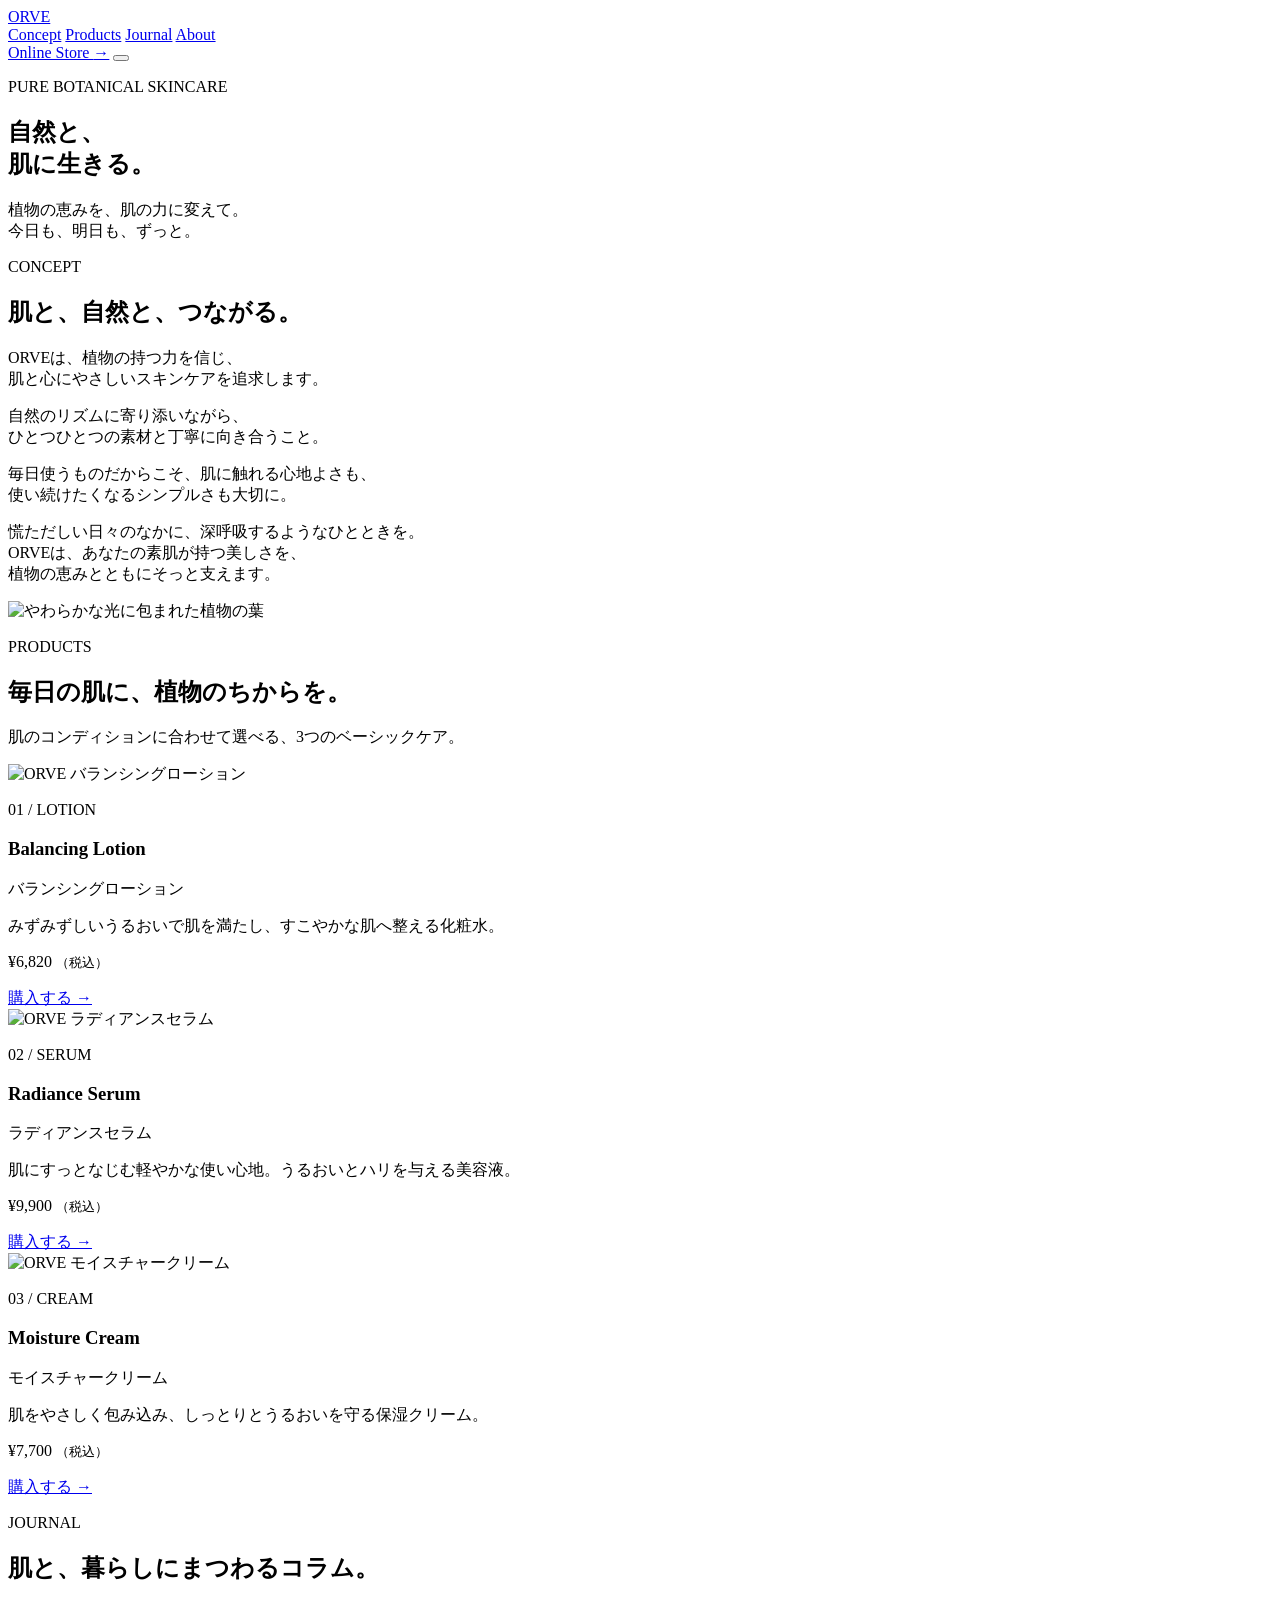
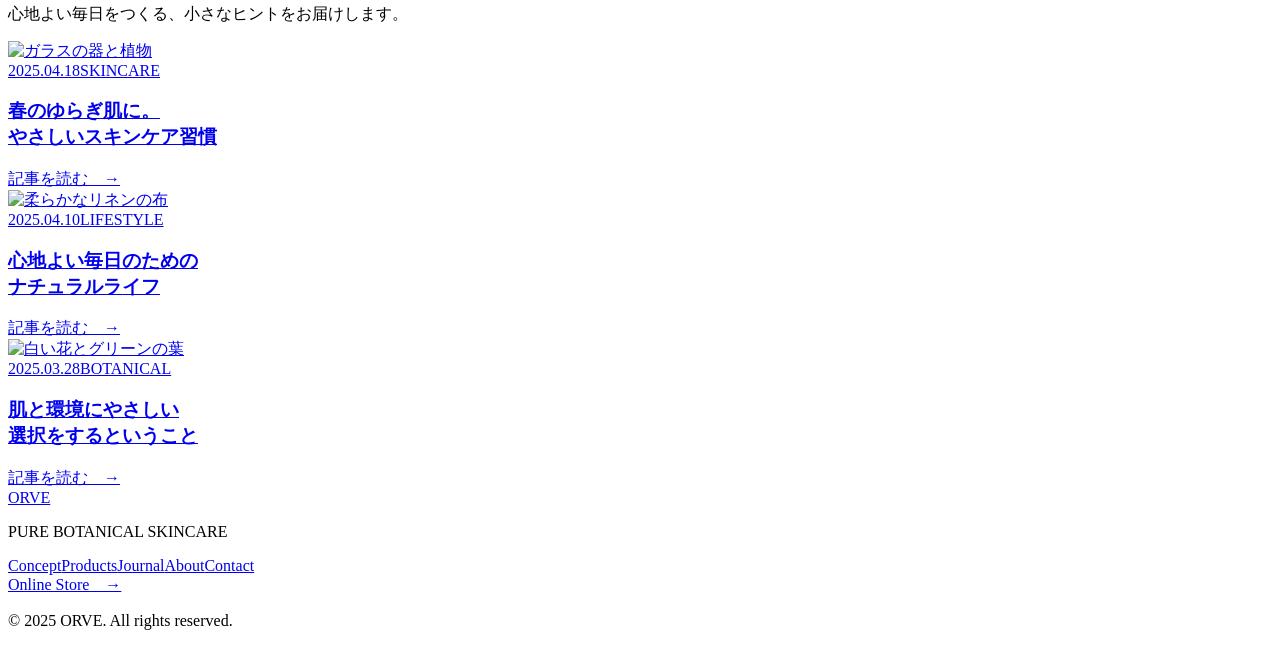
==== index.html @ a1c7d591 "Add files via upload" ====
<!DOCTYPE html>
<html lang="ja">
<head>
  <meta charset="UTF-8">
  <meta name="viewport" content="width=device-width, initial-scale=1.0">
  <meta name="description" content="ORVE - 植物の恵みを、肌の力に変えて。自然と調和するボタニカルスキンケア。">
  <title>ORVE | Pure Botanical Skincare</title>
  <link rel="preconnect" href="https://fonts.googleapis.com">
  <link rel="preconnect" href="https://fonts.gstatic.com" crossorigin>
  <link href="https://fonts.googleapis.com/css2?family=Cormorant+Garamond:wght@400;500&family=Noto+Serif+JP:wght@300;400;500&display=swap" rel="stylesheet">
  <link rel="stylesheet" href="style.css">
</head>
<body>
  <header class="site-header">
    <a class="logo" href="#" aria-label="ORVE ホーム">ORVE</a>
    <nav class="main-nav" aria-label="メインナビゲーション">
      <a href="#concept">Concept</a>
      <a href="#products">Products</a>
      <a href="#journal">Journal</a>
      <a href="#about">About</a>
    </nav>
    <a class="header-store" href="#products">Online Store <span>→</span></a>
    <button class="menu-toggle" aria-label="メニューを開く"><span></span><span></span></button>
  </header>

  <main>
    <section class="hero">
      <div class="hero-copy">
        <p class="eyebrow">PURE BOTANICAL SKINCARE</p>
        <h1>自然と、<br>肌に生きる。</h1>
        <p class="hero-description">植物の恵みを、肌の力に変えて。<br>今日も、明日も、ずっと。</p>
      </div>
      
    </section>

    <section class="concept section" id="concept">
      <div class="section-heading">
        <p class="eyebrow">CONCEPT</p>
        <h2>肌と、自然と、つながる。</h2>
      </div>
      <div class="concept-content">
        <div class="concept-copy">
          <p>ORVEは、植物の持つ力を信じ、<br>肌と心にやさしいスキンケアを追求します。</p>
          <p>自然のリズムに寄り添いながら、<br>ひとつひとつの素材と丁寧に向き合うこと。</p>
          <p>毎日使うものだからこそ、肌に触れる心地よさも、<br>使い続けたくなるシンプルさも大切に。</p>
          <p>慌ただしい日々のなかに、深呼吸するようなひとときを。<br>ORVEは、あなたの素肌が持つ美しさを、<br>植物の恵みとともにそっと支えます。</p>
        </div>
        <div class="concept-image">
          <img src="images/Concept.jpg" alt="やわらかな光に包まれた植物の葉">
        </div>
      </div>
    </section>

    <section class="products section" id="products">
      <div class="section-heading">
        <p class="eyebrow">PRODUCTS</p>
        <h2>毎日の肌に、植物のちからを。</h2>
        <p class="section-lead">肌のコンディションに合わせて選べる、3つのベーシックケア。</p>
      </div>
      <div class="product-grid">
        <article class="product-card">
          <div class="product-photo product-photo-lotion">
            <img src="images/オルヴェ バランシングローションの静物.png" alt="ORVE バランシングローション">
          </div>
          <div class="product-info">
            <p class="product-number">01 / LOTION</p>
            <h3>Balancing Lotion</h3>
            <p class="product-jp">バランシングローション</p>
            <p class="product-description">みずみずしいうるおいで肌を満たし、すこやかな肌へ整える化粧水。</p>
            <p class="price">¥6,820 <small>（税込）</small></p>
            <a class="buy-button" href="#contact">購入する <span>→</span></a>
          </div>
        </article>

        <article class="product-card">
          <div class="product-photo product-photo-serum">
            <img src="images/オルヴェのラディアンスセラム撮影.png" alt="ORVE ラディアンスセラム">
          </div>
          <div class="product-info">
            <p class="product-number">02 / SERUM</p>
            <h3>Radiance Serum</h3>
            <p class="product-jp">ラディアンスセラム</p>
            <p class="product-description">肌にすっとなじむ軽やかな使い心地。うるおいとハリを与える美容液。</p>
            <p class="price">¥9,900 <small>（税込）</small></p>
            <a class="buy-button" href="#contact">購入する <span>→</span></a>
          </div>
        </article>

        <article class="product-card">
          <div class="product-photo product-photo-cream">
            <img src="images/「ORVE」天然保湿クリーム.png" alt="ORVE モイスチャークリーム">
          </div>
          <div class="product-info">
            <p class="product-number">03 / CREAM</p>
            <h3>Moisture Cream</h3>
            <p class="product-jp">モイスチャークリーム</p>
            <p class="product-description">肌をやさしく包み込み、しっとりとうるおいを守る保湿クリーム。</p>
            <p class="price">¥7,700 <small>（税込）</small></p>
            <a class="buy-button" href="#contact">購入する <span>→</span></a>
          </div>
        </article>
      </div>
    </section>

    <section class="journal section" id="journal">
      <div class="section-heading">
        <p class="eyebrow">JOURNAL</p>
        <h2>肌と、暮らしにまつわるコラム。</h2>
        <p class="section-lead">心地よい毎日をつくる、小さなヒントをお届けします。</p>
      </div>
      <div class="journal-grid">
        <article class="journal-card">
          <a href="#journal">
            <img src="images/コラム１.jpg" alt="ガラスの器と植物">
            <div class="journal-meta"><time datetime="2025-04-18">2025.04.18</time><span>SKINCARE</span></div>
            <h3>春のゆらぎ肌に。<br>やさしいスキンケア習慣</h3>
            <span class="journal-arrow">記事を読む　→</span>
          </a>
        </article>
        <article class="journal-card">
          <a href="#journal">
            <img src="images/コラム２.jpg" alt="柔らかなリネンの布">
            <div class="journal-meta"><time datetime="2025-04-10">2025.04.10</time><span>LIFESTYLE</span></div>
            <h3>心地よい毎日のための<br>ナチュラルライフ</h3>
            <span class="journal-arrow">記事を読む　→</span>
          </a>
        </article>
        <article class="journal-card">
          <a href="#journal">
            <img src="images/コラム３.jpg" alt="白い花とグリーンの葉">
            <div class="journal-meta"><time datetime="2025-03-28">2025.03.28</time><span>BOTANICAL</span></div>
            <h3>肌と環境にやさしい<br>選択をするということ</h3>
            <span class="journal-arrow">記事を読む　→</span>
          </a>
        </article>
      </div>
    </section>
  </main>

  <footer class="site-footer" id="about">
    <a class="logo footer-logo" href="#">ORVE</a>
    <p class="footer-tagline">PURE BOTANICAL SKINCARE</p>
    <nav class="footer-nav" aria-label="フッターナビゲーション">
      <a href="#concept">Concept</a><a href="#products">Products</a><a href="#journal">Journal</a><a href="#about">About</a><a href="#contact">Contact</a>
    </nav>
    <div class="footer-store"><a href="#products">Online Store　→</a></div>
    <p class="copyright">© 2025 ORVE. All rights reserved.</p>
  </footer>
</body>
</html>
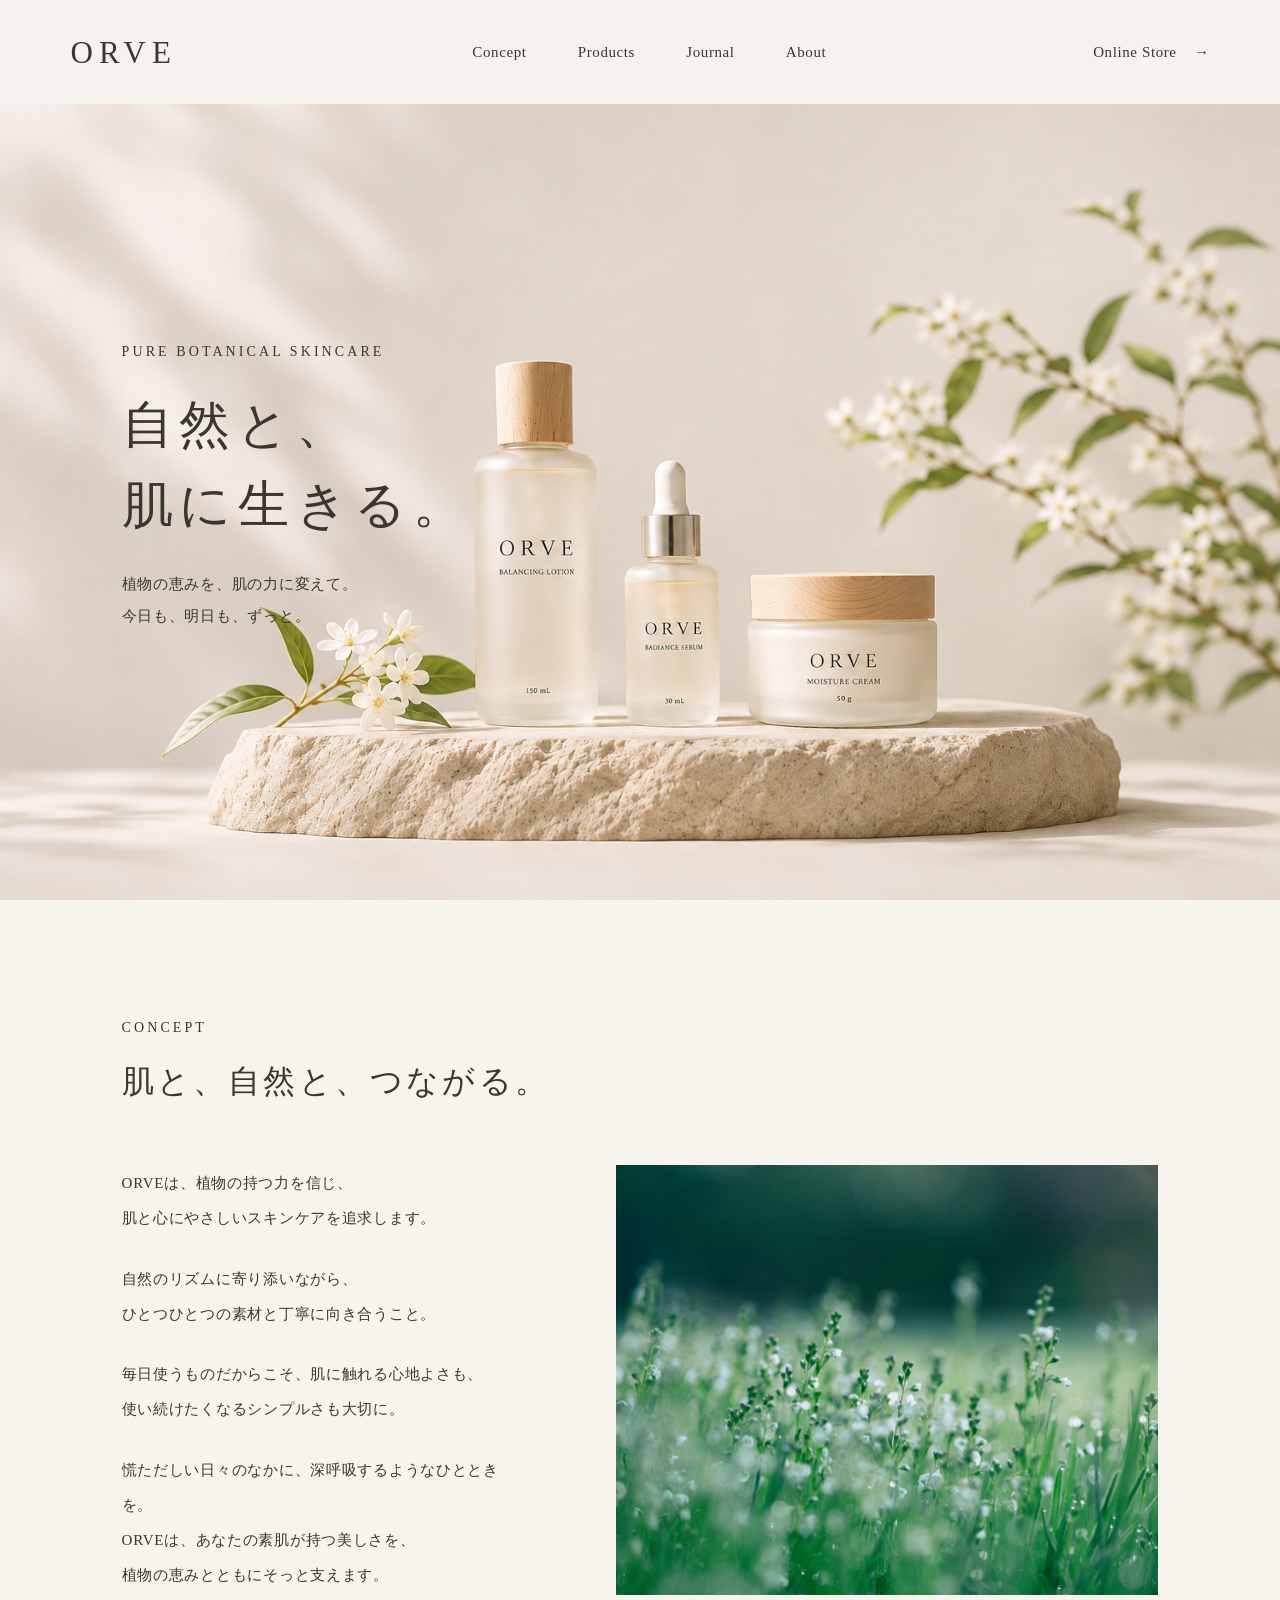
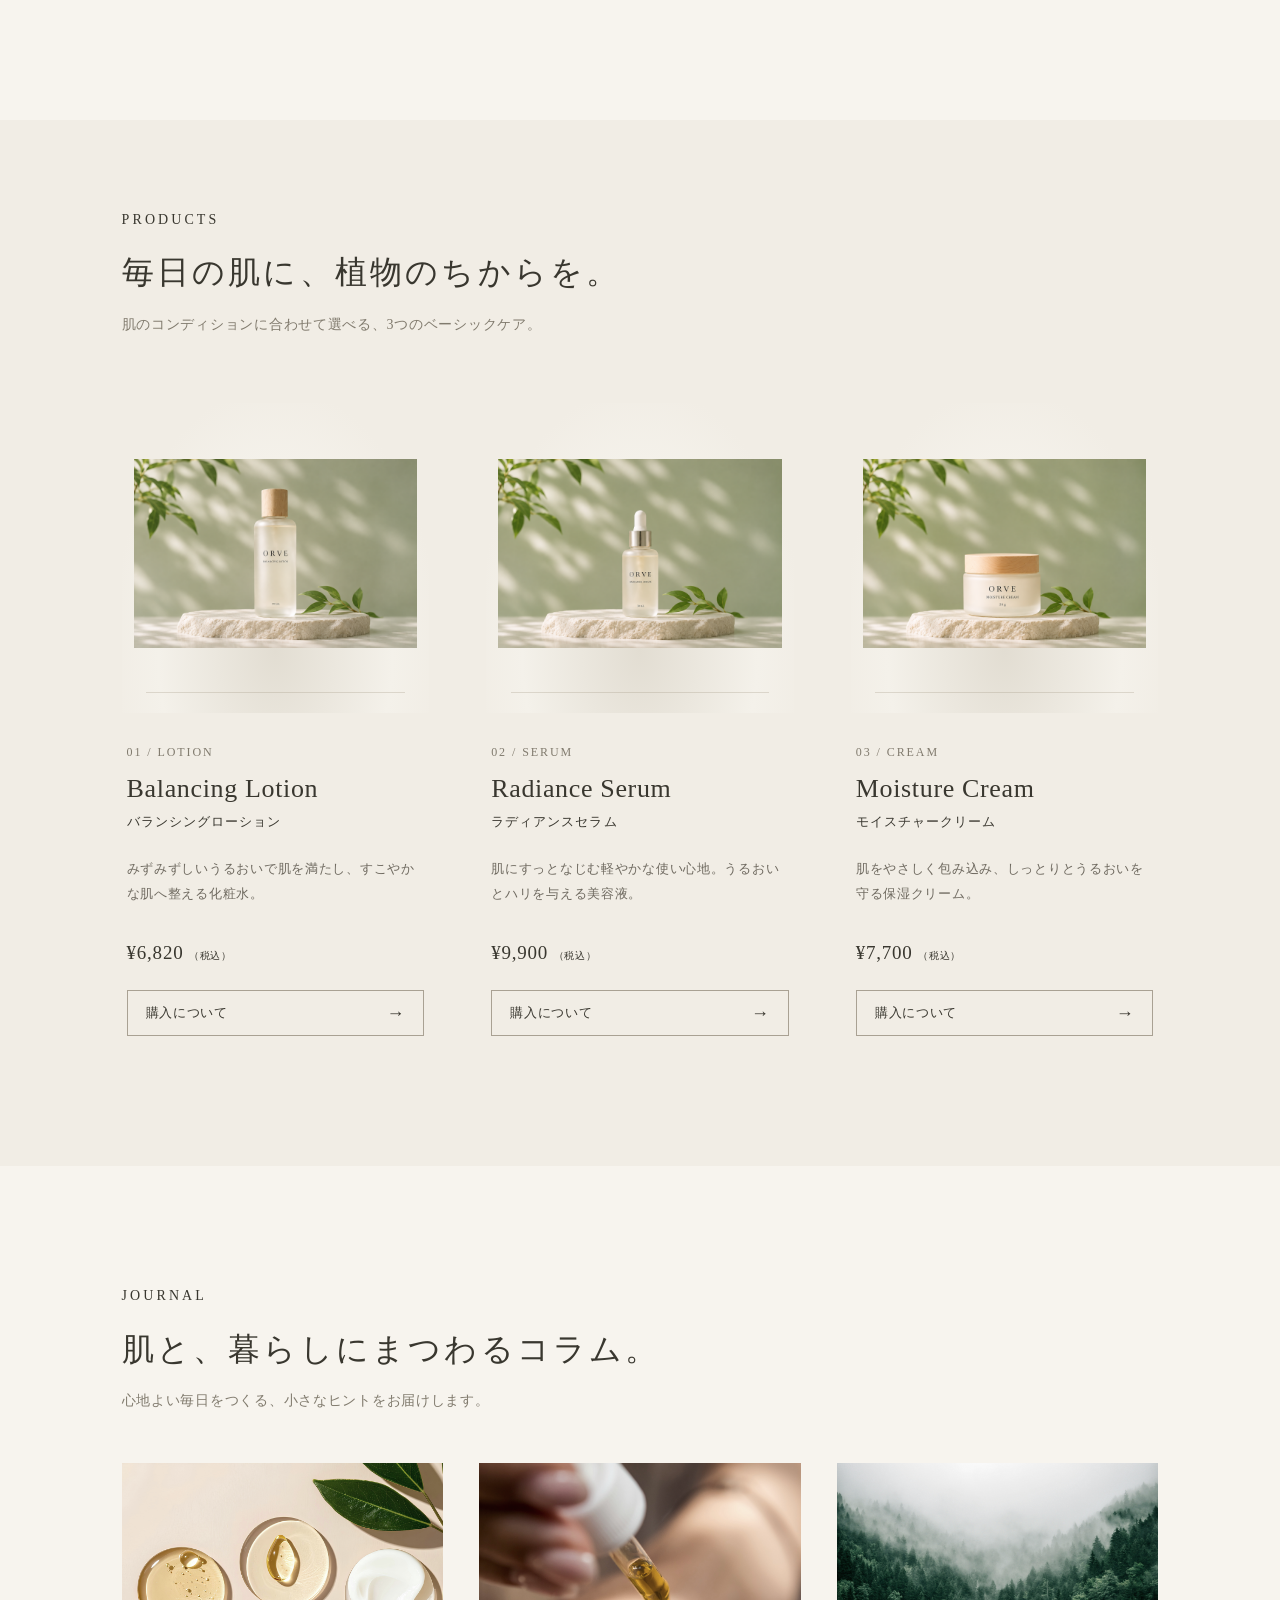
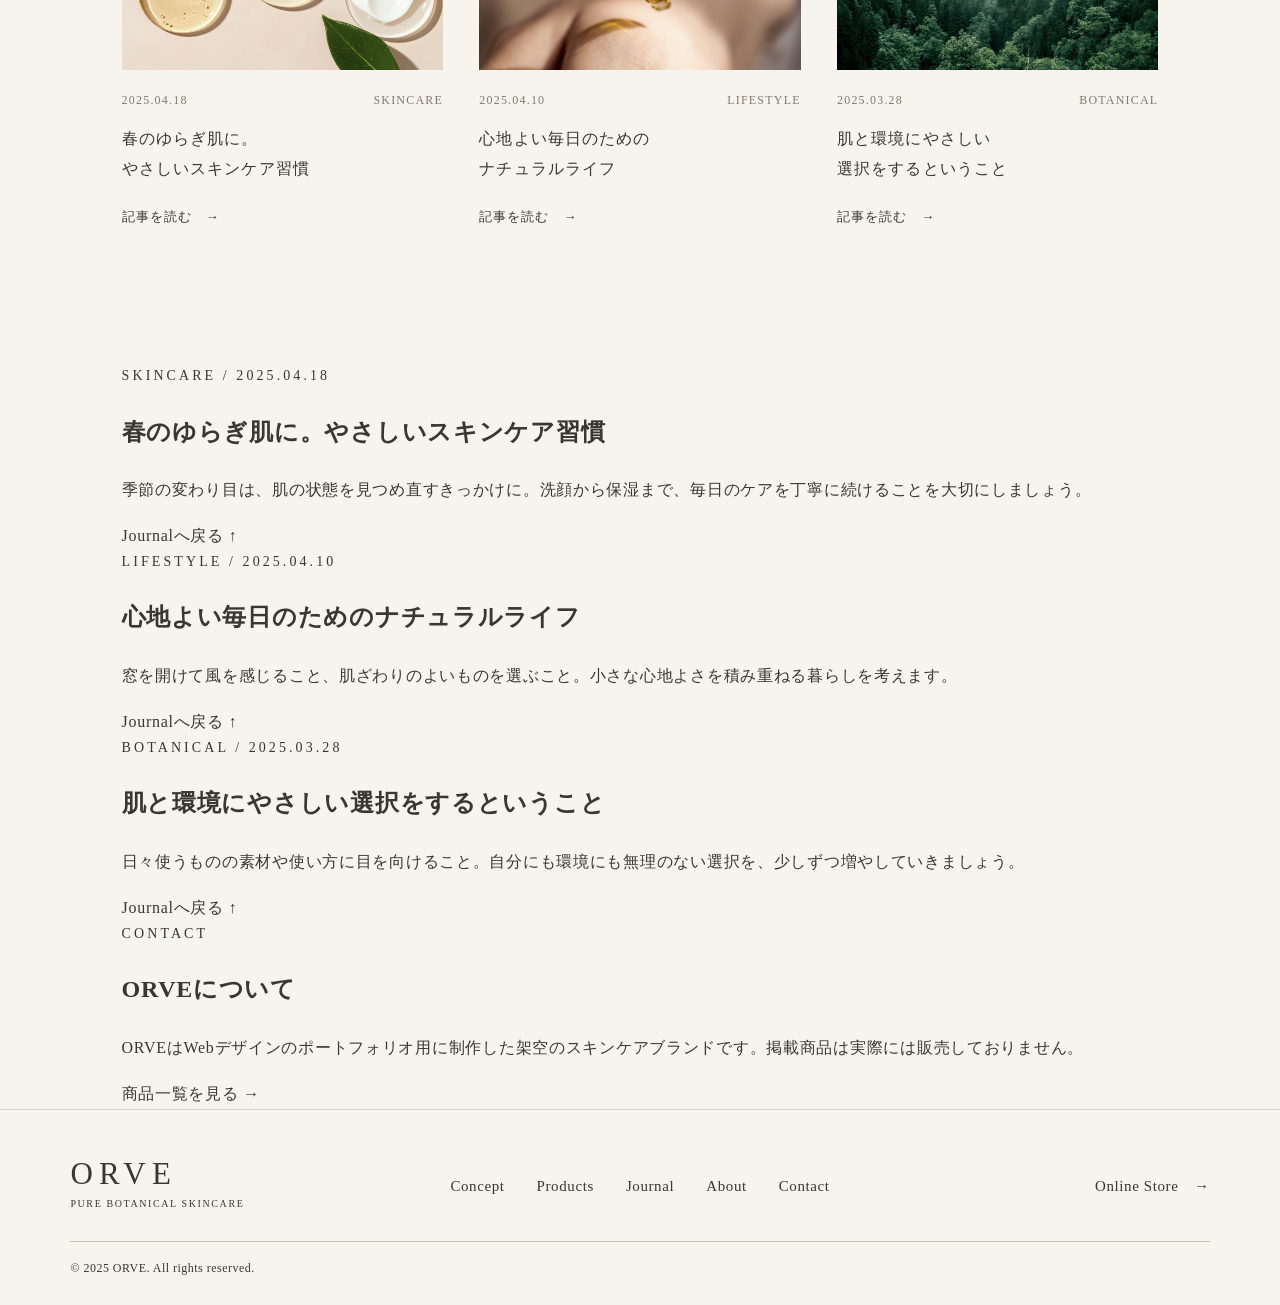
==== commit 33c80bad: "Add files via upload" ====
--- a/index.html
+++ b/index.html
@@ -10,17 +10,17 @@
   <link href="https://fonts.googleapis.com/css2?family=Cormorant+Garamond:wght@400;500&family=Noto+Serif+JP:wght@300;400;500&display=swap" rel="stylesheet">
   <link rel="stylesheet" href="style.css">
 </head>
-<body>
+<body id="top">
   <header class="site-header">
-    <a class="logo" href="#" aria-label="ORVE ホーム">ORVE</a>
-    <nav class="main-nav" aria-label="メインナビゲーション">
+    <a class="logo" href="#top" aria-label="ORVE ホーム">ORVE</a>
+    <nav class="main-nav" id="main-nav" aria-label="メインナビゲーション">
       <a href="#concept">Concept</a>
       <a href="#products">Products</a>
-      <a href="#journal">Journal</a>
+      <a href="#article-1">Journal</a>
       <a href="#about">About</a>
     </nav>
     <a class="header-store" href="#products">Online Store <span>→</span></a>
-    <button class="menu-toggle" aria-label="メニューを開く"><span></span><span></span></button>
+    <button class="menu-toggle" type="button" aria-label="メニューを開く" aria-controls="main-nav" aria-expanded="false"><span></span><span></span></button>
   </header>
 
   <main>
@@ -46,7 +46,7 @@
           <p>慌ただしい日々のなかに、深呼吸するようなひとときを。<br>ORVEは、あなたの素肌が持つ美しさを、<br>植物の恵みとともにそっと支えます。</p>
         </div>
         <div class="concept-image">
-          <img src="images/Concept.jpg" alt="やわらかな光に包まれた植物の葉">
+          <img src="images/Concept.jpg" alt="やわらかな光に包まれた植物の葉" loading="lazy" decoding="async">
         </div>
       </div>
     </section>
@@ -60,7 +60,7 @@
       <div class="product-grid">
         <article class="product-card">
           <div class="product-photo product-photo-lotion">
-            <img src="images/オルヴェ バランシングローションの静物.png" alt="ORVE バランシングローション">
+            <img src="images/オルヴェ バランシングローションの静物.png" alt="ORVE バランシングローション" loading="lazy" decoding="async">
           </div>
           <div class="product-info">
             <p class="product-number">01 / LOTION</p>
@@ -68,13 +68,13 @@
             <p class="product-jp">バランシングローション</p>
             <p class="product-description">みずみずしいうるおいで肌を満たし、すこやかな肌へ整える化粧水。</p>
             <p class="price">¥6,820 <small>（税込）</small></p>
-            <a class="buy-button" href="#contact">購入する <span>→</span></a>
+            <a class="buy-button" href="#contact">購入について <span>→</span></a>
           </div>
         </article>
 
         <article class="product-card">
           <div class="product-photo product-photo-serum">
-            <img src="images/オルヴェのラディアンスセラム撮影.png" alt="ORVE ラディアンスセラム">
+            <img src="images/オルヴェのラディアンスセラム撮影.png" alt="ORVE ラディアンスセラム" loading="lazy" decoding="async">
           </div>
           <div class="product-info">
             <p class="product-number">02 / SERUM</p>
@@ -82,13 +82,13 @@
             <p class="product-jp">ラディアンスセラム</p>
             <p class="product-description">肌にすっとなじむ軽やかな使い心地。うるおいとハリを与える美容液。</p>
             <p class="price">¥9,900 <small>（税込）</small></p>
-            <a class="buy-button" href="#contact">購入する <span>→</span></a>
+            <a class="buy-button" href="#contact">購入について <span>→</span></a>
           </div>
         </article>
 
         <article class="product-card">
           <div class="product-photo product-photo-cream">
-            <img src="images/「ORVE」天然保湿クリーム.png" alt="ORVE モイスチャークリーム">
+            <img src="images/「ORVE」天然保湿クリーム.png" alt="ORVE モイスチャークリーム" loading="lazy" decoding="async">
           </div>
           <div class="product-info">
             <p class="product-number">03 / CREAM</p>
@@ -96,7 +96,7 @@
             <p class="product-jp">モイスチャークリーム</p>
             <p class="product-description">肌をやさしく包み込み、しっとりとうるおいを守る保湿クリーム。</p>
             <p class="price">¥7,700 <small>（税込）</small></p>
-            <a class="buy-button" href="#contact">購入する <span>→</span></a>
+            <a class="buy-button" href="#contact">購入について <span>→</span></a>
           </div>
         </article>
       </div>
@@ -110,16 +110,16 @@
       </div>
       <div class="journal-grid">
         <article class="journal-card">
-          <a href="#journal">
-            <img src="images/コラム１.jpg" alt="ガラスの器と植物">
+          <a href="#article-2">
+            <img src="images/コラム１.jpg" alt="ガラスの器と植物" loading="lazy" decoding="async">
             <div class="journal-meta"><time datetime="2025-04-18">2025.04.18</time><span>SKINCARE</span></div>
             <h3>春のゆらぎ肌に。<br>やさしいスキンケア習慣</h3>
             <span class="journal-arrow">記事を読む　→</span>
           </a>
         </article>
         <article class="journal-card">
-          <a href="#journal">
-            <img src="images/コラム２.jpg" alt="柔らかなリネンの布">
+          <a href="#article-3">
+            <img src="images/コラム２.jpg" alt="柔らかなリネンの布" loading="lazy" decoding="async">
             <div class="journal-meta"><time datetime="2025-04-10">2025.04.10</time><span>LIFESTYLE</span></div>
             <h3>心地よい毎日のための<br>ナチュラルライフ</h3>
             <span class="journal-arrow">記事を読む　→</span>
@@ -127,7 +127,7 @@
         </article>
         <article class="journal-card">
           <a href="#journal">
-            <img src="images/コラム３.jpg" alt="白い花とグリーンの葉">
+            <img src="images/コラム３.jpg" alt="白い花とグリーンの葉" loading="lazy" decoding="async">
             <div class="journal-meta"><time datetime="2025-03-28">2025.03.28</time><span>BOTANICAL</span></div>
             <h3>肌と環境にやさしい<br>選択をするということ</h3>
             <span class="journal-arrow">記事を読む　→</span>
@@ -135,10 +135,17 @@
         </article>
       </div>
     </section>
+
+    <section class="article-previews section" aria-label="Journal 記事の紹介">
+      <article class="article-preview" id="article-1"><p class="eyebrow">SKINCARE / 2025.04.18</p><h2>春のゆらぎ肌に。やさしいスキンケア習慣</h2><p>季節の変わり目は、肌の状態を見つめ直すきっかけに。洗顔から保湿まで、毎日のケアを丁寧に続けることを大切にしましょう。</p><a href="#journal">Journalへ戻る ↑</a></article>
+      <article class="article-preview" id="article-2"><p class="eyebrow">LIFESTYLE / 2025.04.10</p><h2>心地よい毎日のためのナチュラルライフ</h2><p>窓を開けて風を感じること、肌ざわりのよいものを選ぶこと。小さな心地よさを積み重ねる暮らしを考えます。</p><a href="#journal">Journalへ戻る ↑</a></article>
+      <article class="article-preview" id="article-3"><p class="eyebrow">BOTANICAL / 2025.03.28</p><h2>肌と環境にやさしい選択をするということ</h2><p>日々使うものの素材や使い方に目を向けること。自分にも環境にも無理のない選択を、少しずつ増やしていきましょう。</p><a href="#journal">Journalへ戻る ↑</a></article>
+    </section>
+    <section class="contact section" id="contact" aria-labelledby="contact-title"><p class="eyebrow">CONTACT</p><h2 id="contact-title">ORVEについて</h2><p>ORVEはWebデザインのポートフォリオ用に制作した架空のスキンケアブランドです。掲載商品は実際には販売しておりません。</p><a href="#products">商品一覧を見る →</a></section>
   </main>
 
   <footer class="site-footer" id="about">
-    <a class="logo footer-logo" href="#">ORVE</a>
+    <a class="logo footer-logo" href="#top">ORVE</a>
     <p class="footer-tagline">PURE BOTANICAL SKINCARE</p>
     <nav class="footer-nav" aria-label="フッターナビゲーション">
       <a href="#concept">Concept</a><a href="#products">Products</a><a href="#journal">Journal</a><a href="#about">About</a><a href="#contact">Contact</a>
@@ -146,5 +153,6 @@
     <div class="footer-store"><a href="#products">Online Store　→</a></div>
     <p class="copyright">© 2025 ORVE. All rights reserved.</p>
   </footer>
+  <script src="script.js" defer></script>
 </body>
 </html>
--- a/style.css
+++ b/style.css
@@ -0,0 +1,278 @@
+@charset "UTF-8";
+
+:root {
+  --paper: #f7f4ee;
+  --paper-deep: #eee9df;
+  --ink: #39372f;
+  --muted: #817b6e;
+  --line: #c9c2b5;
+  --green: #68735a;
+  --serif: "Cormorant Garamond", "Noto Serif JP", serif;
+  --jp: "Noto Serif JP", serif;
+}
+
+* { box-sizing: border-box; }
+html { scroll-behavior: smooth; }
+body {
+  margin: 0;
+  color: var(--ink);
+  background: var(--paper);
+  font-family: var(--jp);
+  font-weight: 300;
+  line-height: 1.9;
+  letter-spacing: .045em;
+}
+a { color: inherit; text-decoration: none; }
+img { display: block; width: 100%; object-fit: cover; }
+.site-header {
+  height: 104px;
+  padding: 0 5.5%;
+  display: flex;
+  align-items: center;
+  justify-content: space-between;
+  background: rgba(247,244,238,.94);
+}
+.logo {
+  font-family: var(--serif);
+  font-size: 31px;
+  letter-spacing: .2em;
+  line-height: 1;
+}
+.main-nav { display: flex; gap: clamp(25px, 4vw, 62px); margin-left: 5%; }
+.main-nav a, .header-store, .footer-nav a, .footer-store {
+  font-family: var(--serif);
+  font-size: 15px;
+  letter-spacing: .04em;
+}
+.main-nav a, .footer-nav a { transition: opacity .25s; }
+.main-nav a:hover, .footer-nav a:hover { opacity: .55; }
+.header-store { min-width: 145px; text-align: right; }
+.header-store span { margin-left: 13px; }
+.menu-toggle { display: none; }
+
+.hero {
+  min-height: calc(100svh - 104px);
+  display: grid;
+  grid-template-columns: 42% 58%;
+  align-items: center;
+  position: relative;
+  overflow: hidden;
+  padding: 55px 8.5% 65px 9.5%;
+  background:
+    url("images/メインビジュアル.png") 50% center / cover;
+}
+.hero-copy { position: relative; z-index: 2; padding-bottom: 20px; }
+.eyebrow {
+  margin: 0 0 24px;
+  font-family: var(--serif);
+  font-size: 14px;
+  letter-spacing: .22em;
+  line-height: 1.4;
+}
+.hero h1 {
+  margin: 0;
+  font-size: clamp(38px, 4vw, 54px);
+  line-height: 1.55;
+  font-weight: 400;
+  letter-spacing: .13em;
+}
+.hero-description { margin: 25px 0 0; font-size: 15px; line-height: 2.1; }
+.hero-products {
+  min-height: 420px;
+  display: flex;
+  justify-content: center;
+  align-items: end;
+  gap: clamp(16px, 3vw, 48px);
+  padding: 0 0 2px;
+  position: relative;
+}
+.hero-products::after {
+  content: "";
+  position: absolute;
+  z-index: 0;
+  left: -5%; right: -12%; bottom: 0;
+  height: 35px;
+  background: linear-gradient(180deg, #e5dfd3, #cfc5b5);
+  border-radius: 3px;
+  box-shadow: 0 16px 25px rgba(68,58,42,.12);
+}
+.product-visual { position: relative; z-index: 1; filter: drop-shadow(12px 15px 12px rgba(55,47,34,.12)); }
+.bottle-body {
+  width: 104px; height: 255px;
+  border: 1px solid rgba(255,255,255,.8);
+  border-radius: 18px 18px 15px 15px;
+  background: linear-gradient(100deg, rgba(255,255,255,.82), rgba(220,213,198,.65) 48%, rgba(255,255,255,.82));
+  box-shadow: inset 8px 0 14px rgba(255,255,255,.7), inset -7px 0 12px rgba(151,139,117,.1);
+  display: flex; flex-direction: column; align-items: center; justify-content: center;
+}
+.wood-cap {
+  width: 52px; height: 52px; margin: 0 auto -2px;
+  border-radius: 7px 7px 2px 2px;
+  background: repeating-linear-gradient(90deg,#c7ad83 0,#e1cfad 3px,#c8b18d 6px);
+  box-shadow: inset 4px 0 5px rgba(255,255,255,.35);
+}
+.bottle-brand { font-family: var(--serif); font-size: 19px; letter-spacing: .2em; }
+.bottle-body small, .jar-body small { font-family: var(--serif); font-size: 6px; letter-spacing: .08em; }
+.hero-lotion { transform: scale(1.12); transform-origin: bottom; }
+.hero-serum { margin-bottom: 1px; }
+.hero-serum .bottle-body { width: 78px; height: 205px; }
+.dropper { width: 25px; height: 52px; margin: 0 auto -1px; position: relative; }
+.dropper::before { content:""; display:block; width:17px; height:35px; margin:auto; border-radius:10px 10px 4px 4px; background:linear-gradient(90deg,#c4b18e,#f2eadb,#b8a27f); }
+.dropper i { position:absolute; width:9px; height:23px; left:8px; top:-15px; border-radius:8px 8px 2px 2px; background:#4b4438; }
+.hero-serum .bottle-brand { font-size:16px; }
+.hero-cream { margin-bottom: 0; }
+.jar-lid {
+  width: 150px; height: 25px; border-radius: 5px 5px 2px 2px;
+  background: repeating-linear-gradient(90deg,#c7ad83 0,#e4d4b7 4px,#c7ad83 8px);
+}
+.jar-body {
+  width: 150px; height: 100px; border-radius: 5px 5px 22px 22px;
+  background: linear-gradient(100deg,#fffdf7,#ded7c9 48%,#fffdf7);
+  display:flex; flex-direction:column; justify-content:center; align-items:center;
+  border:1px solid rgba(255,255,255,.8);
+}
+.hero-cream .bottle-brand { font-size:18px; }
+
+.section { padding-left: 9.5%; padding-right: 9.5%; }
+.concept { padding-top: 118px; padding-bottom: 125px; }
+.section-heading { margin-bottom: 58px; }
+.section-heading .eyebrow { margin-bottom: 18px; }
+.section-heading h2 {
+  margin: 0;
+  font-size: clamp(25px, 2.5vw, 34px);
+  line-height: 1.6;
+  font-weight: 400;
+  letter-spacing: .1em;
+}
+.concept-content {
+  display: grid;
+  grid-template-columns: .85fr 1.15fr;
+  gap: 9%;
+  align-items: center;
+}
+.concept-copy { font-size: 15px; line-height: 2.35; }
+.concept-copy p { margin: 0 0 25px; }
+.concept-copy p:last-child { margin-bottom: 0; }
+.concept-image { height: 430px; overflow: hidden; }
+.concept-image img { height: 100%; transition: transform .8s; }
+.concept-image:hover img { transform: scale(1.035); }
+
+.products { padding-top: 90px; padding-bottom: 130px; background: #f1ede5; }
+.products .section-heading { margin-bottom: 65px; }
+.section-lead { margin: 13px 0 0; color: var(--muted); font-size: 14px; }
+.product-grid { display: grid; grid-template-columns: repeat(3, minmax(0,1fr)); gap: 5.5%; }
+.product-card { min-width: 0; }
+.product-photo {
+  height: 310px;
+  display: flex; align-items: center; justify-content: center;
+  padding: 18px 12px 28px;
+  background: radial-gradient(ellipse at 50% 80%, #e2ddd2 0%, #f4f1ea 54%, #f1ede5 76%);
+  position: relative;
+  overflow: hidden;
+}
+.product-photo::after {
+  content: ""; position: absolute; bottom: 20px; left: 8%; right: 8%;
+  height: 1px; background: rgba(154,143,124,.28);
+}
+.product-photo img {
+  width: auto;
+  max-width: 100%;
+  height: 100%;
+  object-fit: contain;
+  position: relative;
+  z-index: 1;
+}
+.product-info { padding: 28px 5px 0; }
+.product-number { margin: 0 0 9px; color: var(--muted); font-family: var(--serif); font-size: 12px; letter-spacing: .16em; }
+.product-info h3 { margin: 0 0 5px; font-family: var(--serif); font-size: 26px; font-weight: 400; letter-spacing: .025em; line-height: 1.25; }
+.product-jp { margin: 0 0 22px; font-size: 13px; letter-spacing: .08em; }
+.product-description { min-height: 58px; margin: 0 0 20px; color: #6f6a60; font-size: 13px; line-height: 1.9; }
+.price { margin: 0 0 19px; font-family: var(--serif); font-size: 19px; letter-spacing: .04em; }
+.price small { font-family: var(--jp); font-size: 10px; }
+.buy-button {
+  min-height: 46px; border: 1px solid #a9a193; display:flex; justify-content:space-between; align-items:center;
+  padding: 0 18px; font-size: 13px; transition: background .25s, color .25s, border-color .25s;
+}
+.buy-button span { font-family: var(--serif); font-size: 18px; }
+.buy-button:hover { color: #fff; background: var(--green); border-color: var(--green); }
+
+.journal { padding-top: 120px; padding-bottom: 135px; }
+.journal .section-heading { margin-bottom: 48px; }
+.journal-grid { display:grid; grid-template-columns:repeat(3,minmax(0,1fr)); gap: 3.5%; }
+.journal-card a { display:block; }
+.journal-card img { aspect-ratio: 1.55 / 1; height:auto; margin-bottom: 19px; filter: saturate(.72); transition: opacity .3s; }
+.journal-card a:hover img { opacity:.78; }
+.journal-meta { display:flex; justify-content:space-between; color:var(--muted); font-family:var(--serif); font-size:12px; letter-spacing:.1em; }
+.journal-card h3 { margin: 12px 0 16px; font-size:16px; line-height:1.9; font-weight:400; letter-spacing:.07em; }
+.journal-arrow { font-family:var(--serif); font-size:13px; letter-spacing:.08em; }
+
+.site-footer {
+  min-height: 190px; padding: 48px 5.5% 25px;
+  border-top: 1px solid #d8d2c7;
+  display:grid; grid-template-columns: 1fr 2fr 1fr; align-items:center; column-gap:30px;
+}
+.footer-logo { grid-column:1; grid-row:1; }
+.footer-tagline { grid-column:1; grid-row:2; margin:5px 0 0; font-family:var(--serif); font-size:10px; letter-spacing:.16em; }
+.footer-nav { grid-column:2; grid-row:1 / span 2; display:flex; justify-content:center; flex-wrap:wrap; gap:clamp(16px,2.5vw,36px); }
+.footer-store { grid-column:3; grid-row:1 / span 2; text-align:right; }
+.copyright { grid-column:1 / -1; margin:28px 0 0; padding-top:15px; border-top:1px solid var(--line); font-family:var(--serif); font-size:12px; letter-spacing:.04em; }
+
+@media (max-width: 900px) {
+  .site-header { height:82px; }
+  .main-nav { gap:22px; margin-left:0; }
+  .hero { min-height:calc(100svh - 82px); padding-left:6%; padding-right:6%; grid-template-columns:40% 60%; }
+  .hero-products { transform:scale(.86); transform-origin:center bottom; }
+  .section { padding-left:7%; padding-right:7%; }
+  .concept-content { gap:5%; }
+  .concept-image { height:360px; }
+  .product-grid { gap:3%; }
+  .product-photo { height:260px; }
+  .product-info h3 { font-size:22px; }
+  .site-footer { padding-left:6%; padding-right:6%; }
+}
+@media (max-width: 640px) {
+  .site-header { height:75px; padding:0 6%; }
+  .logo { font-size:27px; }
+  .main-nav, .header-store { display:none; }
+  .menu-toggle { display:flex; width:36px; height:36px; border:0; background:none; flex-direction:column; justify-content:center; gap:7px; padding:5px; }
+  .menu-toggle span { display:block; width:25px; height:1px; background:var(--ink); }
+  .hero {
+    min-height:calc(100svh - 75px); display:flex; flex-direction:column; align-items:stretch;
+    padding:55px 7% 45px;
+    background:linear-gradient(180deg,rgba(247,244,238,.96) 0%,rgba(247,244,238,.82) 48%,rgba(247,244,238,.18) 100%),url("images/メインビジュアル.png") center/cover;
+  }
+  .hero h1 { font-size:40px; }
+  .hero-products { min-height:330px; margin-top:30px; gap:17px; transform:scale(.78); transform-origin:center bottom; }
+  .hero-products::after { left:-12%; right:-12%; }
+  .section { padding-left:7%; padding-right:7%; }
+  .concept { padding-top:78px; padding-bottom:85px; }
+  .section-heading { margin-bottom:35px; }
+  .section-heading h2 { font-size:25px; }
+  .concept-content { grid-template-columns:1fr; gap:35px; }
+  .concept-copy { font-size:13px; }
+  .concept-image { height:270px; }
+  .products { padding-top:78px; padding-bottom:85px; }
+  .products .section-heading { margin-bottom:35px; }
+  .product-grid { grid-template-columns:1fr; gap:55px; }
+  .product-card { display:grid; grid-template-columns: .9fr 1.1fr; gap:20px; align-items:center; }
+  .product-photo { height:260px; padding:12px 10px 20px; }
+  .product-info { padding:0; }
+  .product-info h3 { font-size:22px; }
+  .product-jp { margin-bottom:13px; font-size:11px; }
+  .product-description { min-height:0; margin-bottom:13px; font-size:12px; }
+  .price { font-size:17px; margin-bottom:12px; }
+  .buy-button { min-height:40px; padding:0 10px; font-size:12px; }
+  .journal { padding-top:80px; padding-bottom:85px; }
+  .journal-grid { grid-template-columns:1fr; gap:38px; }
+  .journal-card { display:grid; grid-template-columns:42% 1fr; column-gap:18px; }
+  .journal-card a { display:contents; }
+  .journal-card img { grid-column:1; grid-row:1 / span 3; height:100%; min-height:135px; aspect-ratio:auto; margin:0; }
+  .journal-meta { grid-column:2; align-self:end; font-size:10px; }
+  .journal-card h3 { grid-column:2; margin:8px 0; font-size:13px; }
+  .journal-arrow { grid-column:2; font-size:12px; }
+  .site-footer { display:flex; flex-direction:column; align-items:flex-start; gap:17px; padding:38px 7% 24px; }
+  .footer-tagline { margin-top:-10px; }
+  .footer-nav { justify-content:flex-start; gap:18px; }
+  .footer-store { text-align:left; }
+  .copyright { width:100%; margin-top:10px; }
+}
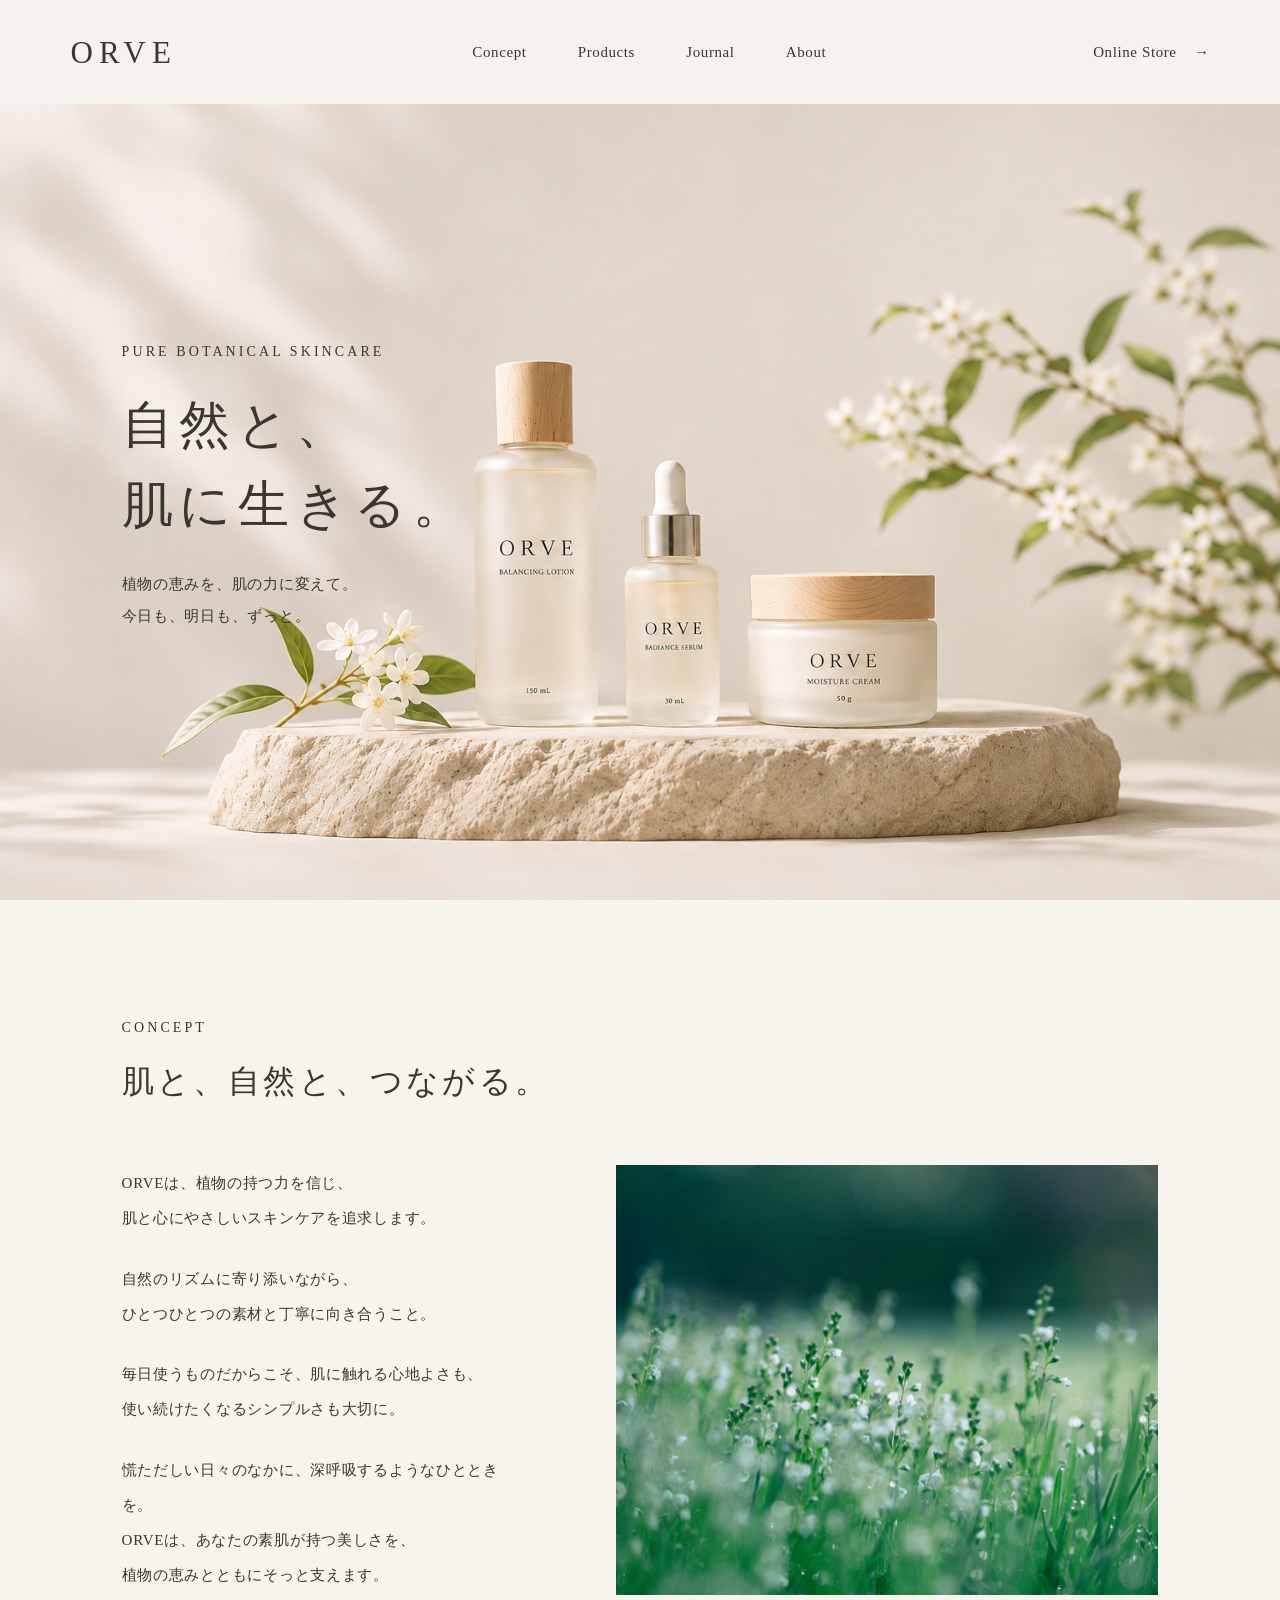
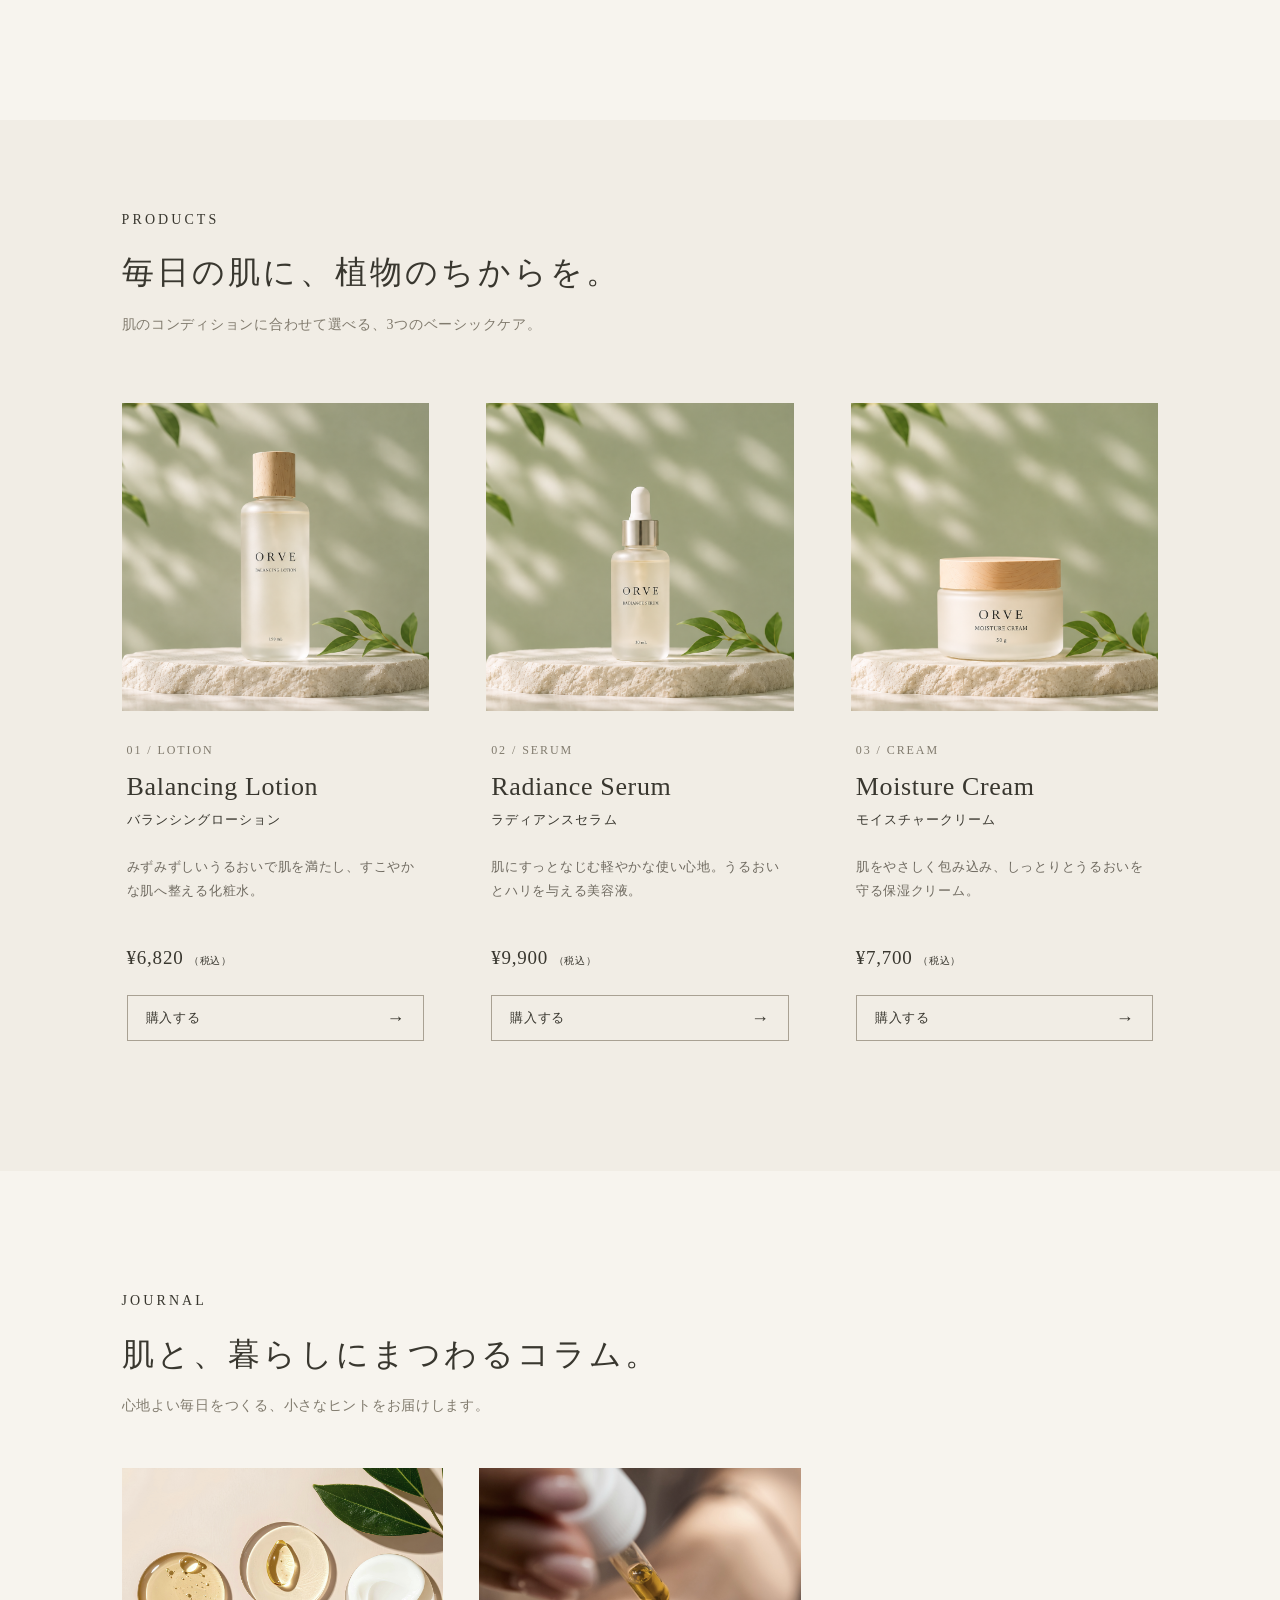
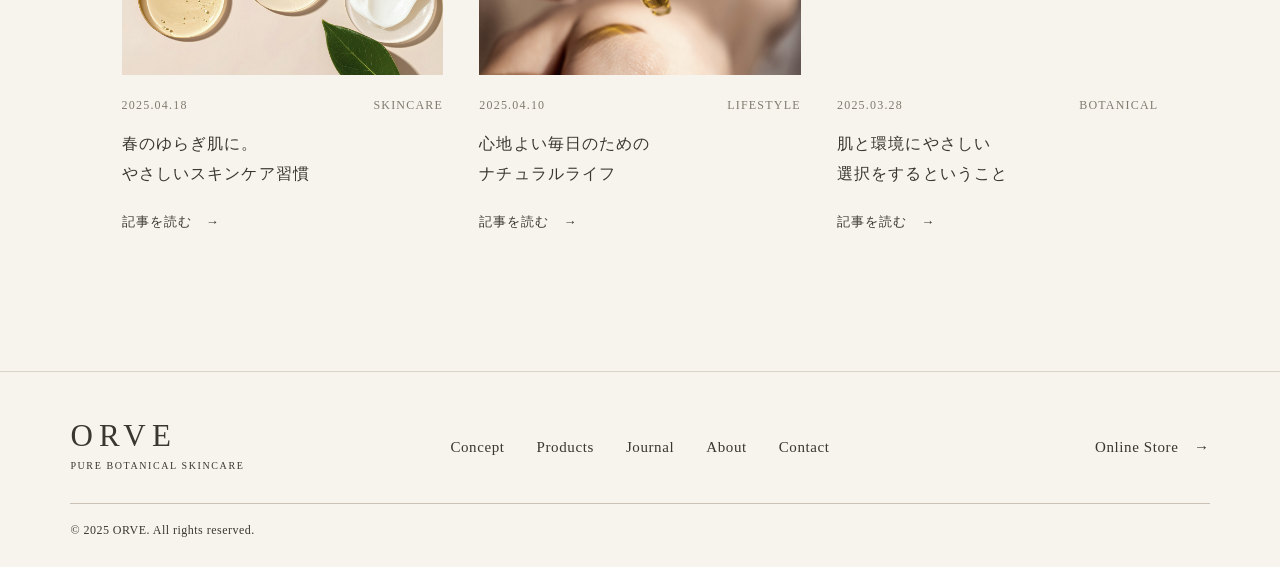
==== commit 7effa758: "Add files via upload" ====
--- a/index.html
+++ b/index.html
@@ -68,7 +68,7 @@
             <p class="product-jp">バランシングローション</p>
             <p class="product-description">みずみずしいうるおいで肌を満たし、すこやかな肌へ整える化粧水。</p>
             <p class="price">¥6,820 <small>（税込）</small></p>
-            <a class="buy-button" href="#contact">購入について <span>→</span></a>
+            <a class="buy-button" href="#contact">購入する <span>→</span></a>
           </div>
         </article>
 
@@ -82,7 +82,7 @@
             <p class="product-jp">ラディアンスセラム</p>
             <p class="product-description">肌にすっとなじむ軽やかな使い心地。うるおいとハリを与える美容液。</p>
             <p class="price">¥9,900 <small>（税込）</small></p>
-            <a class="buy-button" href="#contact">購入について <span>→</span></a>
+            <a class="buy-button" href="#contact">購入する <span>→</span></a>
           </div>
         </article>
 
@@ -96,7 +96,7 @@
             <p class="product-jp">モイスチャークリーム</p>
             <p class="product-description">肌をやさしく包み込み、しっとりとうるおいを守る保湿クリーム。</p>
             <p class="price">¥7,700 <small>（税込）</small></p>
-            <a class="buy-button" href="#contact">購入について <span>→</span></a>
+            <a class="buy-button" href="#contact">購入する <span>→</span></a>
           </div>
         </article>
       </div>
@@ -136,14 +136,6 @@
       </div>
     </section>
 
-    <section class="article-previews section" aria-label="Journal 記事の紹介">
-      <article class="article-preview" id="article-1"><p class="eyebrow">SKINCARE / 2025.04.18</p><h2>春のゆらぎ肌に。やさしいスキンケア習慣</h2><p>季節の変わり目は、肌の状態を見つめ直すきっかけに。洗顔から保湿まで、毎日のケアを丁寧に続けることを大切にしましょう。</p><a href="#journal">Journalへ戻る ↑</a></article>
-      <article class="article-preview" id="article-2"><p class="eyebrow">LIFESTYLE / 2025.04.10</p><h2>心地よい毎日のためのナチュラルライフ</h2><p>窓を開けて風を感じること、肌ざわりのよいものを選ぶこと。小さな心地よさを積み重ねる暮らしを考えます。</p><a href="#journal">Journalへ戻る ↑</a></article>
-      <article class="article-preview" id="article-3"><p class="eyebrow">BOTANICAL / 2025.03.28</p><h2>肌と環境にやさしい選択をするということ</h2><p>日々使うものの素材や使い方に目を向けること。自分にも環境にも無理のない選択を、少しずつ増やしていきましょう。</p><a href="#journal">Journalへ戻る ↑</a></article>
-    </section>
-    <section class="contact section" id="contact" aria-labelledby="contact-title"><p class="eyebrow">CONTACT</p><h2 id="contact-title">ORVEについて</h2><p>ORVEはWebデザインのポートフォリオ用に制作した架空のスキンケアブランドです。掲載商品は実際には販売しておりません。</p><a href="#products">商品一覧を見る →</a></section>
-  </main>
-
   <footer class="site-footer" id="about">
     <a class="logo footer-logo" href="#top">ORVE</a>
     <p class="footer-tagline">PURE BOTANICAL SKINCARE</p>
--- a/style.css
+++ b/style.css
@@ -77,62 +77,6 @@
   letter-spacing: .13em;
 }
 .hero-description { margin: 25px 0 0; font-size: 15px; line-height: 2.1; }
-.hero-products {
-  min-height: 420px;
-  display: flex;
-  justify-content: center;
-  align-items: end;
-  gap: clamp(16px, 3vw, 48px);
-  padding: 0 0 2px;
-  position: relative;
-}
-.hero-products::after {
-  content: "";
-  position: absolute;
-  z-index: 0;
-  left: -5%; right: -12%; bottom: 0;
-  height: 35px;
-  background: linear-gradient(180deg, #e5dfd3, #cfc5b5);
-  border-radius: 3px;
-  box-shadow: 0 16px 25px rgba(68,58,42,.12);
-}
-.product-visual { position: relative; z-index: 1; filter: drop-shadow(12px 15px 12px rgba(55,47,34,.12)); }
-.bottle-body {
-  width: 104px; height: 255px;
-  border: 1px solid rgba(255,255,255,.8);
-  border-radius: 18px 18px 15px 15px;
-  background: linear-gradient(100deg, rgba(255,255,255,.82), rgba(220,213,198,.65) 48%, rgba(255,255,255,.82));
-  box-shadow: inset 8px 0 14px rgba(255,255,255,.7), inset -7px 0 12px rgba(151,139,117,.1);
-  display: flex; flex-direction: column; align-items: center; justify-content: center;
-}
-.wood-cap {
-  width: 52px; height: 52px; margin: 0 auto -2px;
-  border-radius: 7px 7px 2px 2px;
-  background: repeating-linear-gradient(90deg,#c7ad83 0,#e1cfad 3px,#c8b18d 6px);
-  box-shadow: inset 4px 0 5px rgba(255,255,255,.35);
-}
-.bottle-brand { font-family: var(--serif); font-size: 19px; letter-spacing: .2em; }
-.bottle-body small, .jar-body small { font-family: var(--serif); font-size: 6px; letter-spacing: .08em; }
-.hero-lotion { transform: scale(1.12); transform-origin: bottom; }
-.hero-serum { margin-bottom: 1px; }
-.hero-serum .bottle-body { width: 78px; height: 205px; }
-.dropper { width: 25px; height: 52px; margin: 0 auto -1px; position: relative; }
-.dropper::before { content:""; display:block; width:17px; height:35px; margin:auto; border-radius:10px 10px 4px 4px; background:linear-gradient(90deg,#c4b18e,#f2eadb,#b8a27f); }
-.dropper i { position:absolute; width:9px; height:23px; left:8px; top:-15px; border-radius:8px 8px 2px 2px; background:#4b4438; }
-.hero-serum .bottle-brand { font-size:16px; }
-.hero-cream { margin-bottom: 0; }
-.jar-lid {
-  width: 150px; height: 25px; border-radius: 5px 5px 2px 2px;
-  background: repeating-linear-gradient(90deg,#c7ad83 0,#e4d4b7 4px,#c7ad83 8px);
-}
-.jar-body {
-  width: 150px; height: 100px; border-radius: 5px 5px 22px 22px;
-  background: linear-gradient(100deg,#fffdf7,#ded7c9 48%,#fffdf7);
-  display:flex; flex-direction:column; justify-content:center; align-items:center;
-  border:1px solid rgba(255,255,255,.8);
-}
-.hero-cream .bottle-brand { font-size:18px; }
-
 .section { padding-left: 9.5%; padding-right: 9.5%; }
 .concept { padding-top: 118px; padding-bottom: 125px; }
 .section-heading { margin-bottom: 58px; }
@@ -221,7 +165,6 @@
   .site-header { height:82px; }
   .main-nav { gap:22px; margin-left:0; }
   .hero { min-height:calc(100svh - 82px); padding-left:6%; padding-right:6%; grid-template-columns:40% 60%; }
-  .hero-products { transform:scale(.86); transform-origin:center bottom; }
   .section { padding-left:7%; padding-right:7%; }
   .concept-content { gap:5%; }
   .concept-image { height:360px; }
@@ -242,8 +185,6 @@
     background:linear-gradient(180deg,rgba(247,244,238,.96) 0%,rgba(247,244,238,.82) 48%,rgba(247,244,238,.18) 100%),url("images/メインビジュアル.png") center/cover;
   }
   .hero h1 { font-size:40px; }
-  .hero-products { min-height:330px; margin-top:30px; gap:17px; transform:scale(.78); transform-origin:center bottom; }
-  .hero-products::after { left:-12%; right:-12%; }
   .section { padding-left:7%; padding-right:7%; }
   .concept { padding-top:78px; padding-bottom:85px; }
   .section-heading { margin-bottom:35px; }
@@ -264,8 +205,7 @@
   .buy-button { min-height:40px; padding:0 10px; font-size:12px; }
   .journal { padding-top:80px; padding-bottom:85px; }
   .journal-grid { grid-template-columns:1fr; gap:38px; }
-  .journal-card { display:grid; grid-template-columns:42% 1fr; column-gap:18px; }
-  .journal-card a { display:contents; }
+  .journal-card a { display:grid; grid-template-columns:42% minmax(0, 1fr); column-gap:18px; }
   .journal-card img { grid-column:1; grid-row:1 / span 3; height:100%; min-height:135px; aspect-ratio:auto; margin:0; }
   .journal-meta { grid-column:2; align-self:end; font-size:10px; }
   .journal-card h3 { grid-column:2; margin:8px 0; font-size:13px; }
@@ -276,3 +216,44 @@
   .footer-store { text-align:left; }
   .copyright { width:100%; margin-top:10px; }
 }
+
+/* 2026 portfolio polish */
+:root { --space-section: 120px; }
+html { scroll-padding-top: 24px; }
+:focus-visible { outline: 2px solid var(--green); outline-offset: 4px; }
+.menu-toggle { cursor: pointer; }
+.product-photo { padding: 0; background: #e8e9dd; aspect-ratio: 1 / 1; height: auto; }
+.product-photo::after { display: none; }
+.product-photo img { display: block; width: 100%; height: 100%; object-fit: cover; }
+.product-card { display: flex; flex-direction: column; }
+.product-info { display: flex; flex-direction: column; flex: 1; }
+.product-description { min-height: 0; }
+.price { margin-top: auto; padding-top: 16px; }
+.concept-copy { max-width: 560px; }
+.concept-copy p { overflow-wrap: anywhere; }
+.article-previews { padding-top: 0; padding-bottom: 110px; }
+.article-preview { padding: 42px 0; border-top: 1px solid var(--line); scroll-margin-top: 28px; }
+.article-preview h2, .contact h2 { font-size: clamp(22px, 2.3vw, 30px); font-weight: 400; margin: 0 0 16px; }
+.article-preview p:not(.eyebrow), .contact p:not(.eyebrow) { max-width: 650px; font-size: 14px; }
+.article-preview a, .contact a { color: var(--green); font-size: 13px; text-decoration: underline; text-underline-offset: 5px; }
+.contact { padding-top: 90px; padding-bottom: 100px; background: var(--paper-deep); }
+@media (max-width: 640px) {
+  .site-header { position: relative; z-index: 20; }
+  .main-nav.is-open { display: flex; flex-direction: column; position: absolute; top: 100%; left: 0; right: 0; gap: 0; margin: 0; padding: 12px 7% 22px; background: var(--paper); box-shadow: 0 12px 20px rgba(50,45,35,.1); }
+  .main-nav.is-open a { padding: 12px 0; border-bottom: 1px solid var(--line); }
+  .menu-toggle[aria-expanded="true"] span:first-child { transform: translateY(4px) rotate(45deg); }
+  .menu-toggle[aria-expanded="true"] span:last-child { transform: translateY(-4px) rotate(-45deg); }
+  .menu-toggle span { transition: transform .2s; }
+  .product-card { display: flex; flex-direction: column; align-items: stretch; gap: 0; }
+  .product-photo { height: auto; aspect-ratio: 1 / 1; }
+  .product-info { padding: 22px 2px 0; }
+  .price { margin-top: 0; }
+  .buy-button { min-height: 46px; }
+  .journal-card img { min-height: 0; aspect-ratio: 1 / 1; object-fit: cover; }
+  .article-previews { padding-bottom: 75px; }
+  .contact { padding-top: 70px; padding-bottom: 75px; }
+}
+@media (prefers-reduced-motion: reduce) {
+  html { scroll-behavior: auto; }
+  *, *::before, *::after { animation-duration: .01ms !important; transition-duration: .01ms !important; }
+}
